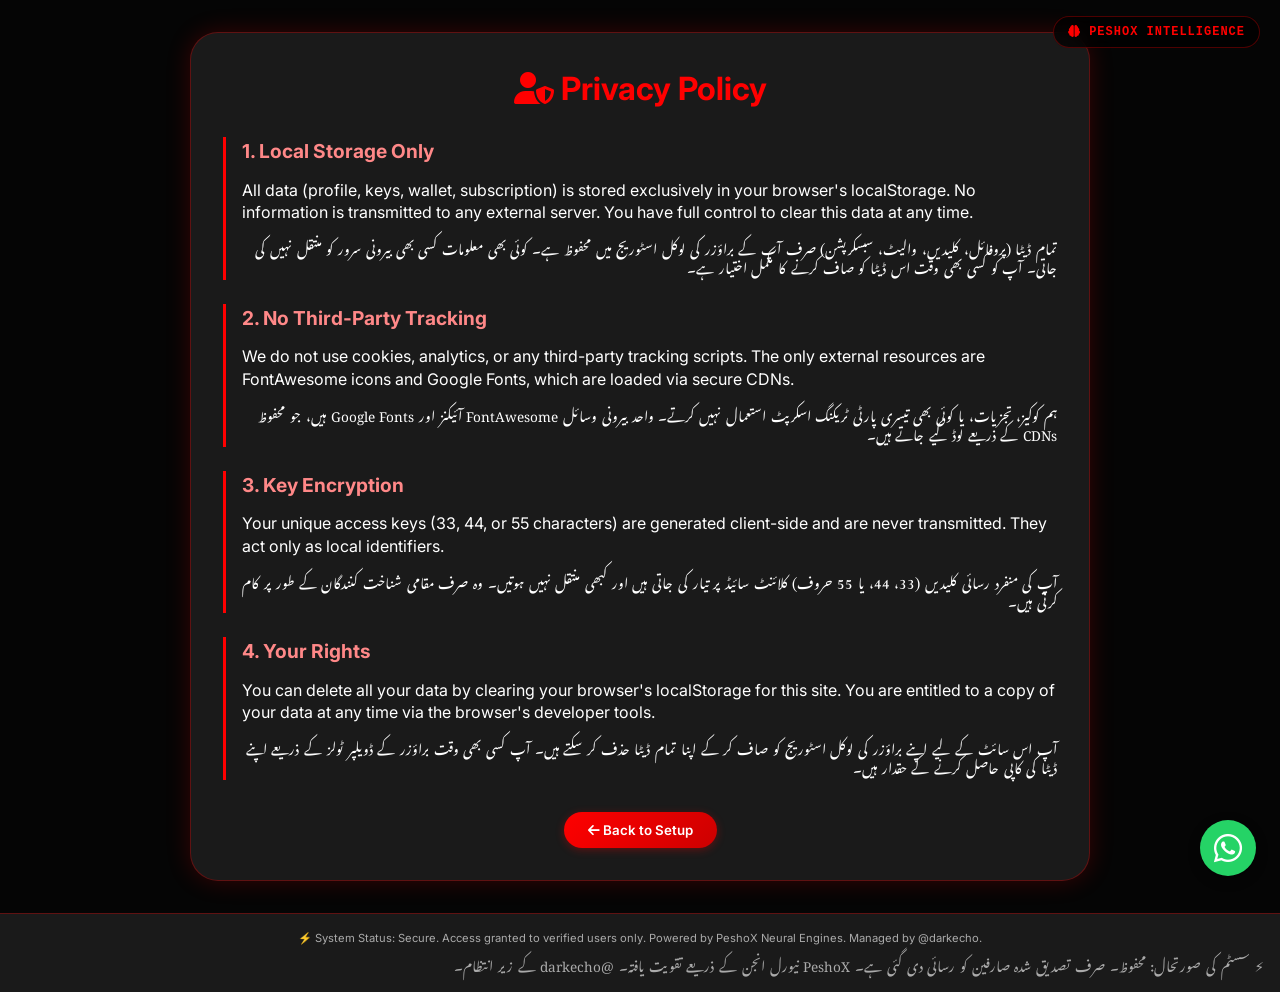
==== legal/privacy.html @ a41a28e8 "Add files via upload" ====
<!DOCTYPE html>
<html lang="en">
<head>
    <meta charset="UTF-8">
    <meta name="viewport" content="width=device-width, initial-scale=1.0, user-scalable=yes">
    <title>PeshoX Intelligence | Privacy Policy</title>
    <link rel="stylesheet" href="/assets/css/global.css">
    <link rel="stylesheet" href="https://cdnjs.cloudflare.com/ajax/libs/font-awesome/6.5.1/css/all.min.css">
    <link rel="stylesheet" href="/legal/legal.css">
    <script src="/assets/js/global.js" defer></script>
</head>
<body>
    <div class="main-content legal-container">
        <div class="legal-card">
            <h1><i class="fas fa-user-shield"></i> Privacy Policy</h1>
            <div class="legal-content">
                <section>
                    <h2>1. Local Storage Only</h2>
                    <div class="bilingual">
                        <p class="english-text">All data (profile, keys, wallet, subscription) is stored exclusively in your browser's localStorage. No information is transmitted to any external server. You have full control to clear this data at any time.</p>
                        <p class="urdu-text">تمام ڈیٹا (پروفائل، کلیدیں، والیٹ، سبسکرپشن) صرف آپ کے براؤزر کی لوکل اسٹوریج میں محفوظ ہے۔ کوئی بھی معلومات کسی بھی بیرونی سرور کو منتقل نہیں کی جاتی۔ آپ کو کسی بھی وقت اس ڈیٹا کو صاف کرنے کا مکمل اختیار ہے۔</p>
                    </div>
                </section>
                <section>
                    <h2>2. No Third-Party Tracking</h2>
                    <div class="bilingual">
                        <p class="english-text">We do not use cookies, analytics, or any third-party tracking scripts. The only external resources are FontAwesome icons and Google Fonts, which are loaded via secure CDNs.</p>
                        <p class="urdu-text">ہم کوکیز، تجزیات، یا کوئی بھی تیسری پارٹی ٹریکنگ اسکرپٹ استعمال نہیں کرتے۔ واحد بیرونی وسائل FontAwesome آئیکنز اور Google Fonts ہیں، جو محفوظ CDNs کے ذریعے لوڈ کیے جاتے ہیں۔</p>
                    </div>
                </section>
                <section>
                    <h2>3. Key Encryption</h2>
                    <div class="bilingual">
                        <p class="english-text">Your unique access keys (33, 44, or 55 characters) are generated client-side and are never transmitted. They act only as local identifiers.</p>
                        <p class="urdu-text">آپ کی منفرد رسائی کلیدیں (33، 44، یا 55 حروف) کلائنٹ سائیڈ پر تیار کی جاتی ہیں اور کبھی منتقل نہیں ہوتیں۔ وہ صرف مقامی شناخت کنندگان کے طور پر کام کرتی ہیں۔</p>
                    </div>
                </section>
                <section>
                    <h2>4. Your Rights</h2>
                    <div class="bilingual">
                        <p class="english-text">You can delete all your data by clearing your browser's localStorage for this site. You are entitled to a copy of your data at any time via the browser's developer tools.</p>
                        <p class="urdu-text">آپ اس سائٹ کے لیے اپنے براؤزر کی لوکل اسٹوریج کو صاف کر کے اپنا تمام ڈیٹا حذف کر سکتے ہیں۔ آپ کسی بھی وقت براؤزر کے ڈویلپر ٹولز کے ذریعے اپنے ڈیٹا کی کاپی حاصل کرنے کے حقدار ہیں۔</p>
                    </div>
                </section>
            </div>
            <div class="legal-footer">
                <button id="backToSetupBtn" class="btn-primary"><i class="fas fa-arrow-left"></i> Back to Setup</button>
            </div>
        </div>
    </div>
    <script>
        document.getElementById('backToSetupBtn').addEventListener('click', () => {
            window.location.href = '/setup/profile-setup.html';
        });
    </script>
</body>
</html>
---- assets/css/global.css ----
/* ========== GLOBAL DARK THEME – PeshoX Intelligence ========== */
@import url('https://fonts.googleapis.com/css2?family=Inter:opsz,wght@14..32,400;14..32,500;14..32,600;14..32,700&family=Noto+Nastaliq+Urdu:wght@400;500;700&display=swap');

:root {
    --bg-deep: #050505;
    --bg-card: #1a1a1a;
    --bg-input: #0f0f0f;
    --neon-red: #ff0000;
    --neon-red-glow: rgba(255, 0, 0, 0.4);
    --text-white: #ffffff;
    --text-muted: #aaaaaa;
    --border-red: rgba(255, 0, 0, 0.3);
}

* {
    margin: 0;
    padding: 0;
    box-sizing: border-box;
    outline: none;
    -webkit-tap-highlight-color: transparent;
}

body {
    background-color: var(--bg-deep);
    color: var(--text-white);
    font-family: 'Inter', 'Segoe UI', system-ui, sans-serif;
    min-height: 100vh;
    display: flex;
    flex-direction: column;
    line-height: 1.5;
}

.main-content {
    flex: 1;
    padding: 2rem 1.5rem;
    max-width: 1400px;
    margin: 0 auto;
    width: 100%;
    animation: fadeIn 0.3s ease;
}

/* ---------- Bilingual & Urdu Fix ---------- */
.bilingual {
    display: flex;
    flex-direction: column;
    gap: 0.25rem;
}
.english-text {
    font-family: 'Inter', sans-serif;
}
.urdu-text {
    font-family: 'Noto Nastaliq Urdu', 'Segoe UI', system-ui, sans-serif;
    font-size: 0.85rem;
    line-height: 1.8;
    word-spacing: 0.2em;
    direction: rtl;
    text-align: right;
}

/* ---------- Buttons (No rectangular outline) ---------- */
button, .btn-primary, .btn-secondary, .btn-small, .btn-danger {
    background: linear-gradient(135deg, var(--neon-red), #cc0000);
    border: none;
    color: white;
    font-weight: 600;
    padding: 10px 24px;
    border-radius: 40px;
    font-family: 'Inter', sans-serif;
    cursor: pointer;
    transition: transform 0.2s, box-shadow 0.2s;
    box-shadow: 0 2px 8px rgba(255, 0, 0, 0.3);
    outline: none;
    -webkit-tap-highlight-color: transparent;
}
button:focus, .btn-primary:focus, .btn-secondary:focus {
    outline: none;
    box-shadow: 0 0 0 2px var(--neon-red-glow);
}
button:hover {
    transform: translateY(-2px);
    box-shadow: 0 4px 12px rgba(255, 0, 0, 0.5);
}
.btn-secondary {
    background: transparent;
    border: 2px solid var(--neon-red);
    box-shadow: none;
}
.btn-secondary:hover {
    background: rgba(255, 0, 0, 0.15);
}
.btn-small {
    background: #333;
    padding: 5px 12px;
    font-size: 0.8rem;
}
.btn-danger {
    background: #8b0000;
}
.btn-danger:hover {
    background: #cc0000;
}

/* ---------- Inputs, Selects ---------- */
input, select, textarea {
    background-color: var(--bg-input);
    border: 1px solid var(--border-red);
    color: var(--text-white);
    padding: 10px 14px;
    border-radius: 12px;
    font-family: 'Inter', monospace;
    width: 100%;
    transition: 0.2s;
    outline: none;
}
input:focus, select:focus, textarea:focus {
    border-color: var(--neon-red);
    box-shadow: 0 0 0 2px var(--neon-red-glow);
}

/* ---------- Global Loader Overlay ---------- */
.global-loader-overlay {
    position: fixed;
    top: 0;
    left: 0;
    width: 100%;
    height: 100%;
    background: rgba(0, 0, 0, 0.85);
    backdrop-filter: blur(6px);
    display: flex;
    justify-content: center;
    align-items: center;
    z-index: 10000;
    visibility: hidden;
    opacity: 0;
    transition: 0.2s;
}
.global-loader-overlay.active {
    visibility: visible;
    opacity: 1;
}
.loader-container {
    background: var(--bg-card);
    border: 1px solid var(--neon-red);
    border-radius: 28px;
    padding: 2rem;
    text-align: center;
    min-width: 250px;
}
.loader-spinner {
    border: 3px solid #333;
    border-top: 3px solid var(--neon-red);
    border-radius: 50%;
    width: 48px;
    height: 48px;
    animation: spin 1s linear infinite;
    margin: 0 auto 1rem;
}
@keyframes spin {
    0% { transform: rotate(0deg); }
    100% { transform: rotate(360deg); }
}

/* ---------- Modal Overlay (Centered) ---------- */
.modal-overlay {
    position: fixed;
    top: 0;
    left: 0;
    width: 100%;
    height: 100%;
    background: rgba(0, 0, 0, 0.9);
    backdrop-filter: blur(4px);
    display: flex;
    justify-content: center;
    align-items: center;
    z-index: 10001;
    visibility: hidden;
    opacity: 0;
    transition: 0.2s;
}
.modal-overlay.active {
    visibility: visible;
    opacity: 1;
}
.modal-container {
    background: var(--bg-card);
    border: 1px solid var(--neon-red);
    border-radius: 28px;
    padding: 1.5rem;
    max-width: 450px;
    width: 90%;
    text-align: center;
    box-shadow: 0 0 30px rgba(255, 0, 0, 0.4);
}
.modal-container h3 {
    color: var(--neon-red);
    margin-bottom: 0.5rem;
}
.modal-buttons {
    display: flex;
    gap: 1rem;
    justify-content: center;
    margin-top: 1.2rem;
}

/* ---------- Branding (Top Right) ---------- */
.peshox-brand {
    position: fixed;
    top: 16px;
    right: 20px;
    z-index: 1000;
    background: rgba(0,0,0,0.7);
    backdrop-filter: blur(8px);
    padding: 6px 14px;
    border-radius: 40px;
    font-size: 0.75rem;
    font-weight: 600;
    letter-spacing: 1px;
    border: 1px solid var(--border-red);
    color: var(--neon-red);
    font-family: monospace;
    pointer-events: none;
}

/* ---------- WhatsApp Float ---------- */
.whatsapp-float {
    position: fixed;
    bottom: 24px;
    right: 24px;
    background-color: #25D366;
    width: 56px;
    height: 56px;
    border-radius: 50%;
    display: flex;
    align-items: center;
    justify-content: center;
    box-shadow: 0 4px 12px rgba(0,0,0,0.4);
    cursor: pointer;
    z-index: 1000;
    transition: transform 0.2s;
}
.whatsapp-float:hover {
    transform: scale(1.08);
}
.whatsapp-float i {
    font-size: 32px;
    color: white;
}

/* ---------- Footer ---------- */
.global-footer {
    background-color: var(--bg-card);
    border-top: 1px solid var(--border-red);
    text-align: center;
    padding: 1rem;
    font-size: 0.7rem;
    color: var(--text-muted);
    margin-top: auto;
}

/* ---------- Animations ---------- */
@keyframes fadeIn {
    from { opacity: 0; transform: translateY(8px); }
    to { opacity: 1; transform: translateY(0); }
}

/* ---------- Responsive ---------- */
@media (max-width: 768px) {
    .main-content {
        padding: 1rem;
    }
    .peshox-brand {
        font-size: 0.6rem;
        padding: 4px 10px;
        top: 12px;
        right: 12px;
    }
    .urdu-text {
        font-size: 0.8rem;
    }
    }
---- legal/legal.css ----
/* Shared legal page styles */
.legal-container {
    display: flex;
    justify-content: center;
    align-items: center;
    min-height: 80vh;
    padding: 2rem;
}
.legal-card {
    background: var(--bg-card);
    border: 1px solid var(--border-red);
    border-radius: 28px;
    padding: 2rem;
    max-width: 900px;
    width: 100%;
    box-shadow: 0 0 25px rgba(255,0,0,0.2);
}
.legal-card h1 {
    text-align: center;
    color: var(--neon-red);
    margin-bottom: 1.5rem;
}
.legal-content section {
    margin-bottom: 1.5rem;
    border-left: 3px solid var(--neon-red);
    padding-left: 1rem;
}
.legal-content h2 {
    font-size: 1.2rem;
    margin-bottom: 0.5rem;
    color: #ff8888;
}
.legal-content p {
    margin: 0.3rem 0;
    line-height: 1.4;
}
.legal-footer {
    text-align: center;
    margin-top: 2rem;
}
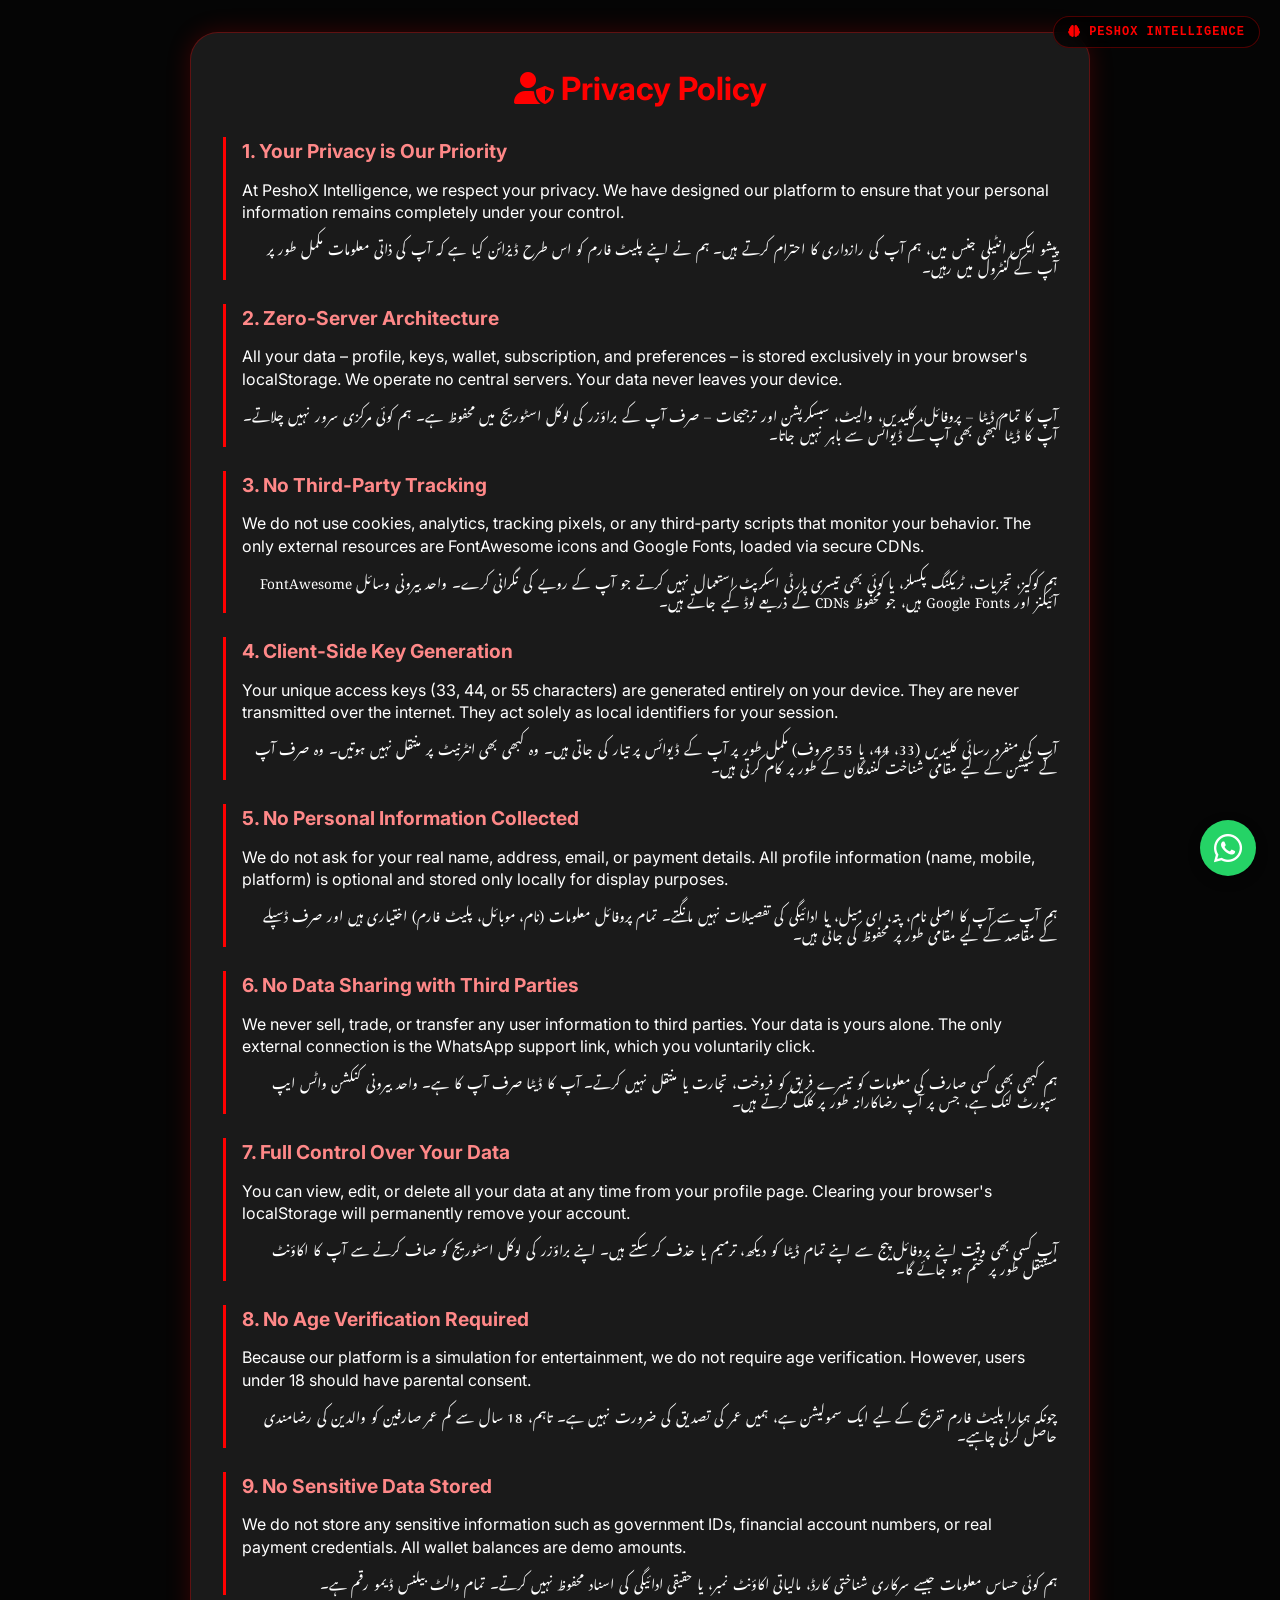
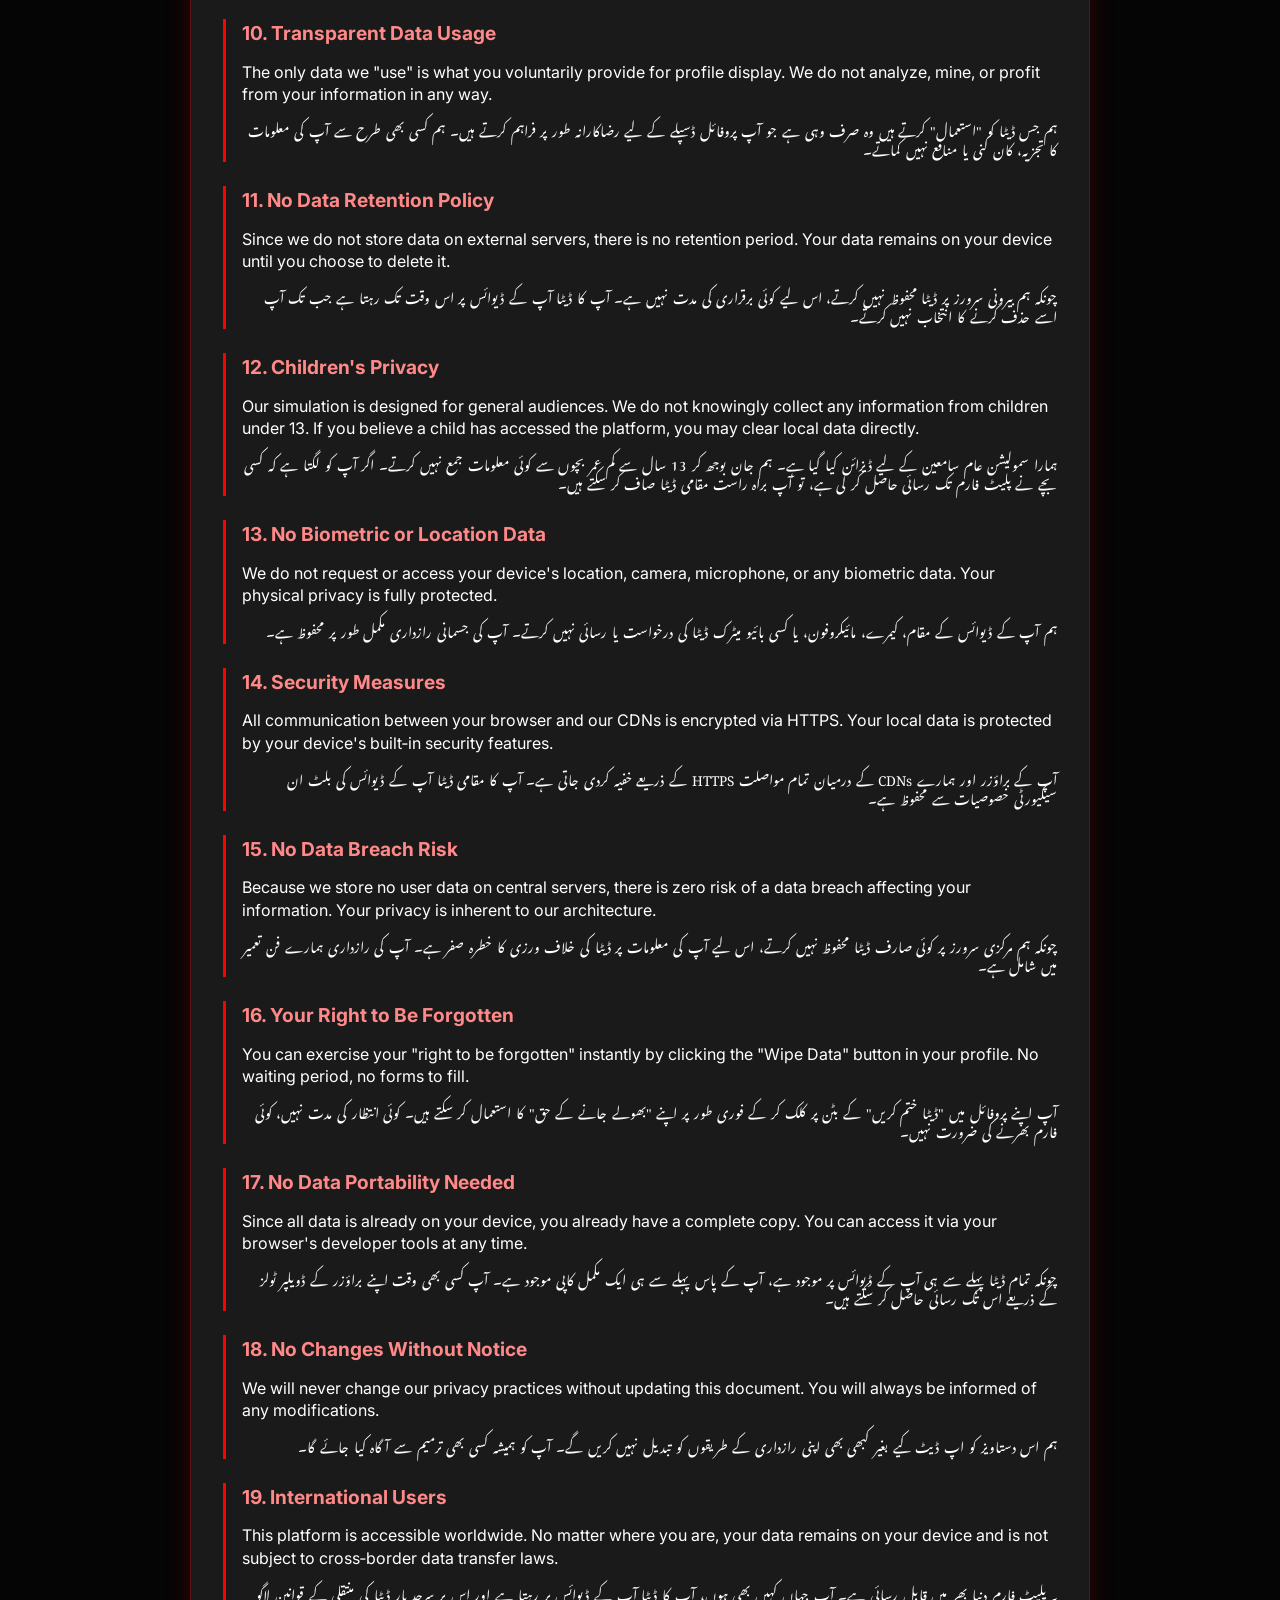
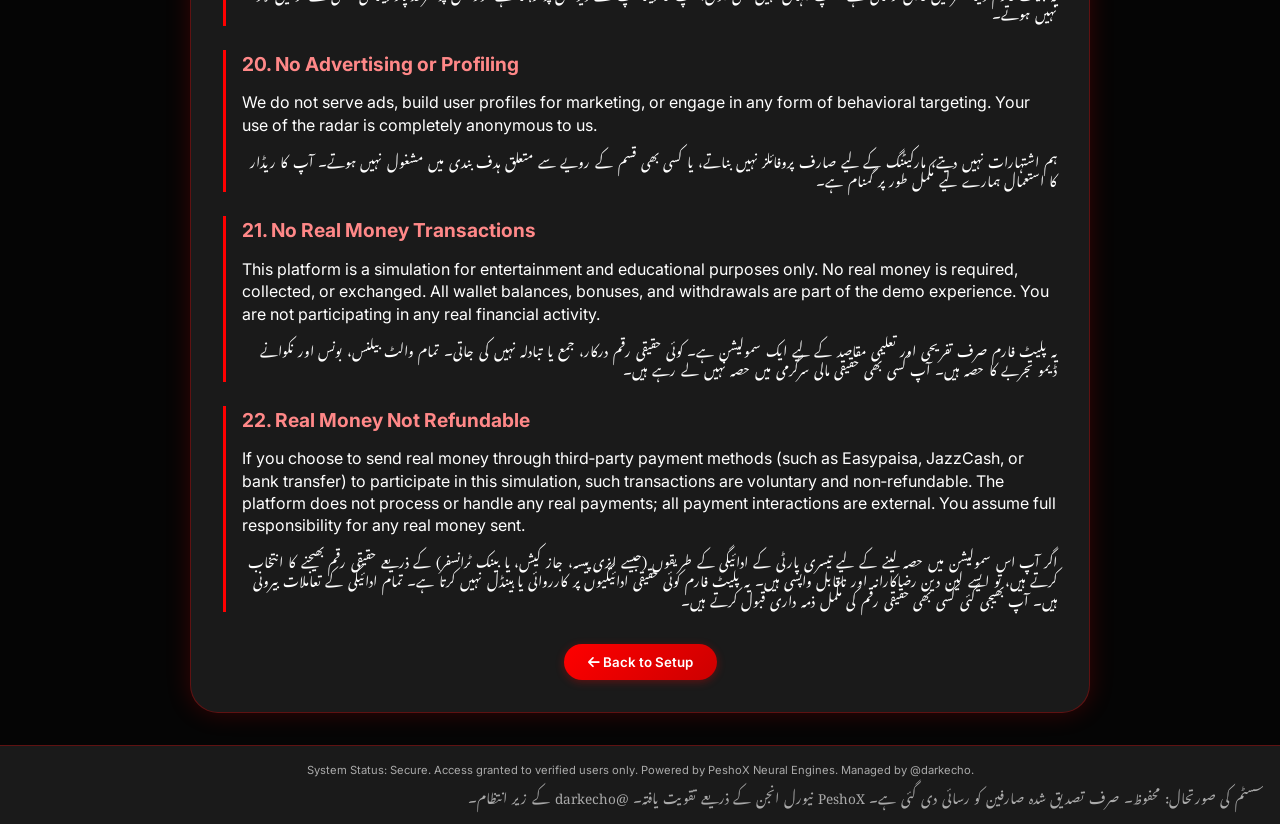
==== commit b165683b: "Update privacy.html" ====
--- a/legal/privacy.html
+++ b/legal/privacy.html
@@ -15,31 +15,159 @@
             <h1><i class="fas fa-user-shield"></i> Privacy Policy</h1>
             <div class="legal-content">
                 <section>
-                    <h2>1. Local Storage Only</h2>
+                    <h2>1. Your Privacy is Our Priority</h2>
                     <div class="bilingual">
-                        <p class="english-text">All data (profile, keys, wallet, subscription) is stored exclusively in your browser's localStorage. No information is transmitted to any external server. You have full control to clear this data at any time.</p>
-                        <p class="urdu-text">تمام ڈیٹا (پروفائل، کلیدیں، والیٹ، سبسکرپشن) صرف آپ کے براؤزر کی لوکل اسٹوریج میں محفوظ ہے۔ کوئی بھی معلومات کسی بھی بیرونی سرور کو منتقل نہیں کی جاتی۔ آپ کو کسی بھی وقت اس ڈیٹا کو صاف کرنے کا مکمل اختیار ہے۔</p>
+                        <p class="english-text">At PeshoX Intelligence, we respect your privacy. We have designed our platform to ensure that your personal information remains completely under your control.</p>
+                        <p class="urdu-text">پیشو ایکس انٹیلی جنس میں، ہم آپ کی رازداری کا احترام کرتے ہیں۔ ہم نے اپنے پلیٹ فارم کو اس طرح ڈیزائن کیا ہے کہ آپ کی ذاتی معلومات مکمل طور پر آپ کے کنٹرول میں رہیں۔</p>
                     </div>
                 </section>
                 <section>
-                    <h2>2. No Third-Party Tracking</h2>
+                    <h2>2. Zero‑Server Architecture</h2>
                     <div class="bilingual">
-                        <p class="english-text">We do not use cookies, analytics, or any third-party tracking scripts. The only external resources are FontAwesome icons and Google Fonts, which are loaded via secure CDNs.</p>
-                        <p class="urdu-text">ہم کوکیز، تجزیات، یا کوئی بھی تیسری پارٹی ٹریکنگ اسکرپٹ استعمال نہیں کرتے۔ واحد بیرونی وسائل FontAwesome آئیکنز اور Google Fonts ہیں، جو محفوظ CDNs کے ذریعے لوڈ کیے جاتے ہیں۔</p>
+                        <p class="english-text">All your data – profile, keys, wallet, subscription, and preferences – is stored exclusively in your browser's localStorage. We operate no central servers. Your data never leaves your device.</p>
+                        <p class="urdu-text">آپ کا تمام ڈیٹا – پروفائل، کلیدیں، والیٹ، سبسکرپشن اور ترجیحات – صرف آپ کے براؤزر کی لوکل اسٹوریج میں محفوظ ہے۔ ہم کوئی مرکزی سرور نہیں چلاتے۔ آپ کا ڈیٹا کبھی بھی آپ کے ڈیوائس سے باہر نہیں جاتا۔</p>
                     </div>
                 </section>
                 <section>
-                    <h2>3. Key Encryption</h2>
+                    <h2>3. No Third‑Party Tracking</h2>
                     <div class="bilingual">
-                        <p class="english-text">Your unique access keys (33, 44, or 55 characters) are generated client-side and are never transmitted. They act only as local identifiers.</p>
-                        <p class="urdu-text">آپ کی منفرد رسائی کلیدیں (33، 44، یا 55 حروف) کلائنٹ سائیڈ پر تیار کی جاتی ہیں اور کبھی منتقل نہیں ہوتیں۔ وہ صرف مقامی شناخت کنندگان کے طور پر کام کرتی ہیں۔</p>
+                        <p class="english-text">We do not use cookies, analytics, tracking pixels, or any third‑party scripts that monitor your behavior. The only external resources are FontAwesome icons and Google Fonts, loaded via secure CDNs.</p>
+                        <p class="urdu-text">ہم کوکیز، تجزیات، ٹریکنگ پکسلز، یا کوئی بھی تیسری پارٹی اسکرپٹ استعمال نہیں کرتے جو آپ کے رویے کی نگرانی کرے۔ واحد بیرونی وسائل FontAwesome آئیکنز اور Google Fonts ہیں، جو محفوظ CDNs کے ذریعے لوڈ کیے جاتے ہیں۔</p>
                     </div>
                 </section>
                 <section>
-                    <h2>4. Your Rights</h2>
+                    <h2>4. Client‑Side Key Generation</h2>
                     <div class="bilingual">
-                        <p class="english-text">You can delete all your data by clearing your browser's localStorage for this site. You are entitled to a copy of your data at any time via the browser's developer tools.</p>
-                        <p class="urdu-text">آپ اس سائٹ کے لیے اپنے براؤزر کی لوکل اسٹوریج کو صاف کر کے اپنا تمام ڈیٹا حذف کر سکتے ہیں۔ آپ کسی بھی وقت براؤزر کے ڈویلپر ٹولز کے ذریعے اپنے ڈیٹا کی کاپی حاصل کرنے کے حقدار ہیں۔</p>
+                        <p class="english-text">Your unique access keys (33, 44, or 55 characters) are generated entirely on your device. They are never transmitted over the internet. They act solely as local identifiers for your session.</p>
+                        <p class="urdu-text">آپ کی منفرد رسائی کلیدیں (33، 44، یا 55 حروف) مکمل طور پر آپ کے ڈیوائس پر تیار کی جاتی ہیں۔ وہ کبھی بھی انٹرنیٹ پر منتقل نہیں ہوتیں۔ وہ صرف آپ کے سیشن کے لیے مقامی شناخت کنندگان کے طور پر کام کرتی ہیں۔</p>
+                    </div>
+                </section>
+                <section>
+                    <h2>5. No Personal Information Collected</h2>
+                    <div class="bilingual">
+                        <p class="english-text">We do not ask for your real name, address, email, or payment details. All profile information (name, mobile, platform) is optional and stored only locally for display purposes.</p>
+                        <p class="urdu-text">ہم آپ سے آپ کا اصلی نام، پتہ، ای میل، یا ادائیگی کی تفصیلات نہیں مانگتے۔ تمام پروفائل معلومات (نام، موبائل، پلیٹ فارم) اختیاری ہیں اور صرف ڈسپلے کے مقاصد کے لیے مقامی طور پر محفوظ کی جاتی ہیں۔</p>
+                    </div>
+                </section>
+                <section>
+                    <h2>6. No Data Sharing with Third Parties</h2>
+                    <div class="bilingual">
+                        <p class="english-text">We never sell, trade, or transfer any user information to third parties. Your data is yours alone. The only external connection is the WhatsApp support link, which you voluntarily click.</p>
+                        <p class="urdu-text">ہم کبھی بھی کسی صارف کی معلومات کو تیسرے فریق کو فروخت، تجارت یا منتقل نہیں کرتے۔ آپ کا ڈیٹا صرف آپ کا ہے۔ واحد بیرونی کنکشن واٹس ایپ سپورٹ لنک ہے، جس پر آپ رضاکارانہ طور پر کلک کرتے ہیں۔</p>
+                    </div>
+                </section>
+                <section>
+                    <h2>7. Full Control Over Your Data</h2>
+                    <div class="bilingual">
+                        <p class="english-text">You can view, edit, or delete all your data at any time from your profile page. Clearing your browser's localStorage will permanently remove your account.</p>
+                        <p class="urdu-text">آپ کسی بھی وقت اپنے پروفائل پیج سے اپنے تمام ڈیٹا کو دیکھ، ترمیم یا حذف کر سکتے ہیں۔ اپنے براؤزر کی لوکل اسٹوریج کو صاف کرنے سے آپ کا اکاؤنٹ مستقل طور پر ختم ہو جائے گا۔</p>
+                    </div>
+                </section>
+                <section>
+                    <h2>8. No Age Verification Required</h2>
+                    <div class="bilingual">
+                        <p class="english-text">Because our platform is a simulation for entertainment, we do not require age verification. However, users under 18 should have parental consent.</p>
+                        <p class="urdu-text">چونکہ ہمارا پلیٹ فارم تفریح کے لیے ایک سمولیشن ہے، ہمیں عمر کی تصدیق کی ضرورت نہیں ہے۔ تاہم، 18 سال سے کم عمر صارفین کو والدین کی رضامندی حاصل کرنی چاہیے۔</p>
+                    </div>
+                </section>
+                <section>
+                    <h2>9. No Sensitive Data Stored</h2>
+                    <div class="bilingual">
+                        <p class="english-text">We do not store any sensitive information such as government IDs, financial account numbers, or real payment credentials. All wallet balances are demo amounts.</p>
+                        <p class="urdu-text">ہم کوئی حساس معلومات جیسے سرکاری شناختی کارڈ، مالیاتی اکاؤنٹ نمبر، یا حقیقی ادائیگی کی اسناد محفوظ نہیں کرتے۔ تمام والٹ بیلنس ڈیمو رقم ہے۔</p>
+                    </div>
+                </section>
+                <section>
+                    <h2>10. Transparent Data Usage</h2>
+                    <div class="bilingual">
+                        <p class="english-text">The only data we "use" is what you voluntarily provide for profile display. We do not analyze, mine, or profit from your information in any way.</p>
+                        <p class="urdu-text">ہم جس ڈیٹا کو "استعمال" کرتے ہیں وہ صرف وہی ہے جو آپ پروفائل ڈسپلے کے لیے رضاکارانہ طور پر فراہم کرتے ہیں۔ ہم کسی بھی طرح سے آپ کی معلومات کا تجزیہ، کان کنی یا منافع نہیں کماتے۔</p>
+                    </div>
+                </section>
+                <section>
+                    <h2>11. No Data Retention Policy</h2>
+                    <div class="bilingual">
+                        <p class="english-text">Since we do not store data on external servers, there is no retention period. Your data remains on your device until you choose to delete it.</p>
+                        <p class="urdu-text">چونکہ ہم بیرونی سرورز پر ڈیٹا محفوظ نہیں کرتے، اس لیے کوئی برقراری کی مدت نہیں ہے۔ آپ کا ڈیٹا آپ کے ڈیوائس پر اس وقت تک رہتا ہے جب تک آپ اسے حذف کرنے کا انتخاب نہیں کرتے۔</p>
+                    </div>
+                </section>
+                <section>
+                    <h2>12. Children's Privacy</h2>
+                    <div class="bilingual">
+                        <p class="english-text">Our simulation is designed for general audiences. We do not knowingly collect any information from children under 13. If you believe a child has accessed the platform, you may clear local data directly.</p>
+                        <p class="urdu-text">ہمارا سمولیشن عام سامعین کے لیے ڈیزائن کیا گیا ہے۔ ہم جان بوجھ کر 13 سال سے کم عمر بچوں سے کوئی معلومات جمع نہیں کرتے۔ اگر آپ کو لگتا ہے کہ کسی بچے نے پلیٹ فارم تک رسائی حاصل کر لی ہے، تو آپ براہ راست مقامی ڈیٹا صاف کر سکتے ہیں۔</p>
+                    </div>
+                </section>
+                <section>
+                    <h2>13. No Biometric or Location Data</h2>
+                    <div class="bilingual">
+                        <p class="english-text">We do not request or access your device's location, camera, microphone, or any biometric data. Your physical privacy is fully protected.</p>
+                        <p class="urdu-text">ہم آپ کے ڈیوائس کے مقام، کیمرے، مائیکروفون، یا کسی بائیو میٹرک ڈیٹا کی درخواست یا رسائی نہیں کرتے۔ آپ کی جسمانی رازداری مکمل طور پر محفوظ ہے۔</p>
+                    </div>
+                </section>
+                <section>
+                    <h2>14. Security Measures</h2>
+                    <div class="bilingual">
+                        <p class="english-text">All communication between your browser and our CDNs is encrypted via HTTPS. Your local data is protected by your device's built‑in security features.</p>
+                        <p class="urdu-text">آپ کے براؤزر اور ہمارے CDNs کے درمیان تمام مواصلت HTTPS کے ذریعے خفیہ کردی جاتی ہے۔ آپ کا مقامی ڈیٹا آپ کے ڈیوائس کی بلٹ ان سیکیورٹی خصوصیات سے محفوظ ہے۔</p>
+                    </div>
+                </section>
+                <section>
+                    <h2>15. No Data Breach Risk</h2>
+                    <div class="bilingual">
+                        <p class="english-text">Because we store no user data on central servers, there is zero risk of a data breach affecting your information. Your privacy is inherent to our architecture.</p>
+                        <p class="urdu-text">چونکہ ہم مرکزی سرورز پر کوئی صارف ڈیٹا محفوظ نہیں کرتے، اس لیے آپ کی معلومات پر ڈیٹا کی خلاف ورزی کا خطرہ صفر ہے۔ آپ کی رازداری ہمارے فن تعمیر میں شامل ہے۔</p>
+                    </div>
+                </section>
+                <section>
+                    <h2>16. Your Right to Be Forgotten</h2>
+                    <div class="bilingual">
+                        <p class="english-text">You can exercise your "right to be forgotten" instantly by clicking the "Wipe Data" button in your profile. No waiting period, no forms to fill.</p>
+                        <p class="urdu-text">آپ اپنے پروفائل میں "ڈیٹا ختم کریں" کے بٹن پر کلک کر کے فوری طور پر اپنے "بھولے جانے کے حق" کا استعمال کر سکتے ہیں۔ کوئی انتظار کی مدت نہیں، کوئی فارم بھرنے کی ضرورت نہیں۔</p>
+                    </div>
+                </section>
+                <section>
+                    <h2>17. No Data Portability Needed</h2>
+                    <div class="bilingual">
+                        <p class="english-text">Since all data is already on your device, you already have a complete copy. You can access it via your browser's developer tools at any time.</p>
+                        <p class="urdu-text">چونکہ تمام ڈیٹا پہلے سے ہی آپ کے ڈیوائس پر موجود ہے، آپ کے پاس پہلے سے ہی ایک مکمل کاپی موجود ہے۔ آپ کسی بھی وقت اپنے براؤزر کے ڈویلپر ٹولز کے ذریعے اس تک رسائی حاصل کر سکتے ہیں۔</p>
+                    </div>
+                </section>
+                <section>
+                    <h2>18. No Changes Without Notice</h2>
+                    <div class="bilingual">
+                        <p class="english-text">We will never change our privacy practices without updating this document. You will always be informed of any modifications.</p>
+                        <p class="urdu-text">ہم اس دستاویز کو اپ ڈیٹ کیے بغیر کبھی بھی اپنی رازداری کے طریقوں کو تبدیل نہیں کریں گے۔ آپ کو ہمیشہ کسی بھی ترمیم سے آگاہ کیا جائے گا۔</p>
+                    </div>
+                </section>
+                <section>
+                    <h2>19. International Users</h2>
+                    <div class="bilingual">
+                        <p class="english-text">This platform is accessible worldwide. No matter where you are, your data remains on your device and is not subject to cross‑border data transfer laws.</p>
+                        <p class="urdu-text">یہ پلیٹ فارم دنیا بھر میں قابل رسائی ہے۔ آپ جہاں کہیں بھی ہوں، آپ کا ڈیٹا آپ کے ڈیوائس پر رہتا ہے اور اس پر سرحد پار ڈیٹا کی منتقلی کے قوانین لاگو نہیں ہوتے۔</p>
+                    </div>
+                </section>
+                <section>
+                    <h2>20. No Advertising or Profiling</h2>
+                    <div class="bilingual">
+                        <p class="english-text">We do not serve ads, build user profiles for marketing, or engage in any form of behavioral targeting. Your use of the radar is completely anonymous to us.</p>
+                        <p class="urdu-text">ہم اشتہارات نہیں دیتے، مارکیٹنگ کے لیے صارف پروفائلز نہیں بناتے، یا کسی بھی قسم کے رویے سے متعلق ہدف بندی میں مشغول نہیں ہوتے۔ آپ کا ریڈار کا استعمال ہمارے لیے مکمل طور پر گمنام ہے۔</p>
+                    </div>
+                </section>
+
+                <!-- Important Disclaimers about Real Money -->
+                <section>
+                    <h2>21. No Real Money Transactions</h2>
+                    <div class="bilingual">
+                        <p class="english-text">This platform is a simulation for entertainment and educational purposes only. No real money is required, collected, or exchanged. All wallet balances, bonuses, and withdrawals are part of the demo experience. You are not participating in any real financial activity.</p>
+                        <p class="urdu-text">یہ پلیٹ فارم صرف تفریحی اور تعلیمی مقاصد کے لیے ایک سمولیشن ہے۔ کوئی حقیقی رقم درکار، جمع یا تبادلہ نہیں کی جاتی۔ تمام والٹ بیلنس، بونس اور نکوانے ڈیمو تجربے کا حصہ ہیں۔ آپ کسی بھی حقیقی مالی سرگرمی میں حصہ نہیں لے رہے ہیں۔</p>
+                    </div>
+                </section>
+                <section>
+                    <h2>22. Real Money Not Refundable</h2>
+                    <div class="bilingual">
+                        <p class="english-text">If you choose to send real money through third‑party payment methods (such as Easypaisa, JazzCash, or bank transfer) to participate in this simulation, such transactions are voluntary and non‑refundable. The platform does not process or handle any real payments; all payment interactions are external. You assume full responsibility for any real money sent.</p>
+                        <p class="urdu-text">اگر آپ اس سمولیشن میں حصہ لینے کے لیے تیسری پارٹی کے ادائیگی کے طریقوں (جیسے ایزی پیسہ، جاز کیش، یا بینک ٹرانسفر) کے ذریعے حقیقی رقم بھیجنے کا انتخاب کرتے ہیں، تو ایسے لین دین رضاکارانہ اور ناقابل واپسی ہیں۔ یہ پلیٹ فارم کوئی حقیقی ادائیگیوں پر کارروائی یا ہینڈل نہیں کرتا ہے۔ تمام ادائیگی کے تعاملات بیرونی ہیں۔ آپ بھیجی گئی کسی بھی حقیقی رقم کی مکمل ذمہ داری قبول کرتے ہیں۔</p>
                     </div>
                 </section>
             </div>
@@ -54,4 +182,4 @@
         });
     </script>
 </body>
-</html>
+                            </html>
